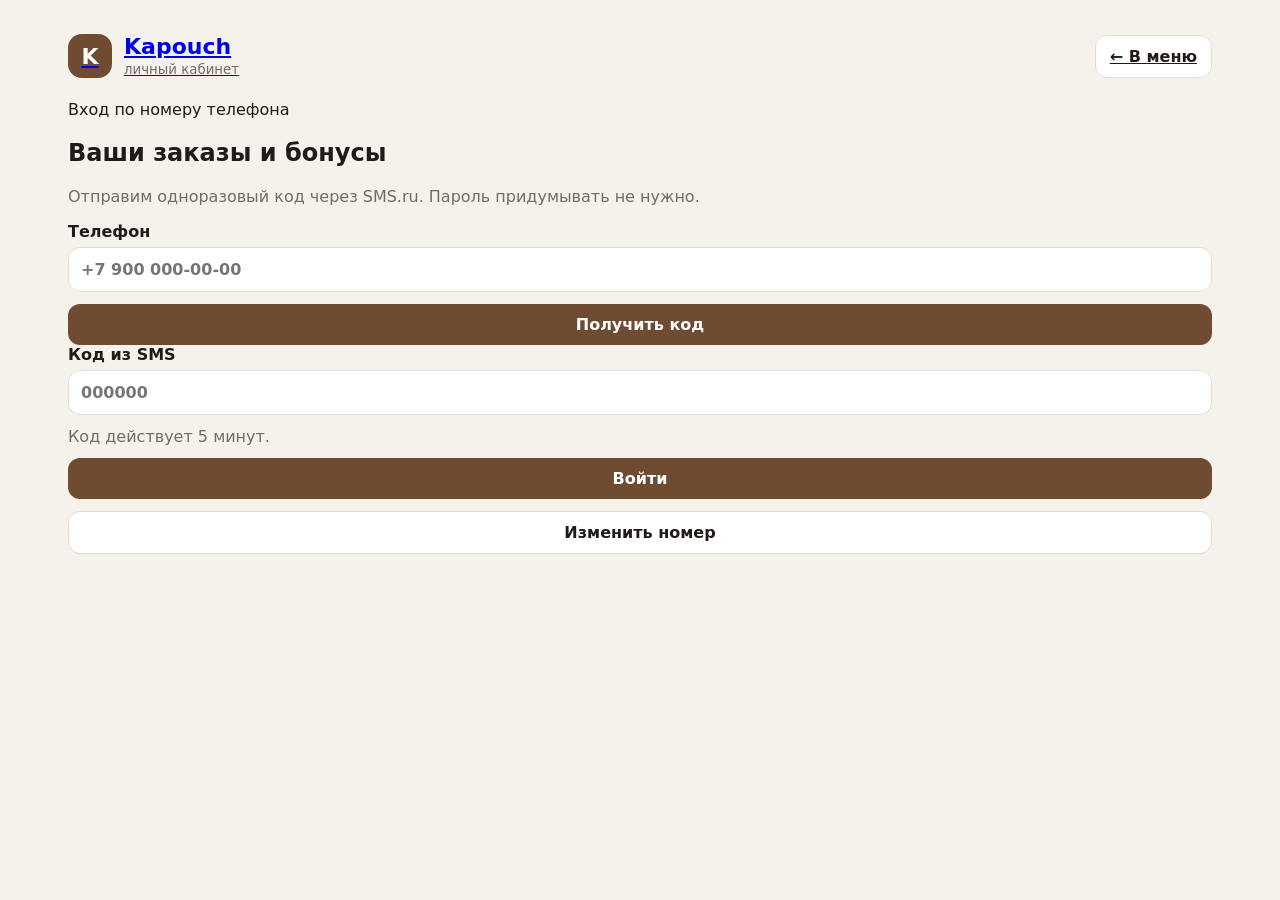
==== customer/account.html @ ff338792 "feat: add customer SMS login and account page" ====
<!doctype html>
<html lang="ru">
<head>
<meta charset="utf-8">
<meta name="viewport" content="width=device-width,initial-scale=1">
<meta name="theme-color" content="#6f4b32">
<title>Личный кабинет</title>
<link rel="stylesheet" href="assets/app.css?v=3">
</head>
<body>
<div class="wrap account-wrap">
<header class="top">
  <a class="brand brand-link" href="index.html"><div class="mark">K</div><div><h1>Kapouch</h1><small>личный кабинет</small></div></a>
  <a class="ghost account-link" href="index.html">← В меню</a>
</header>

<section class="account-card" id="loginCard">
  <div class="eyebrow-customer">Вход по номеру телефона</div>
  <h2>Ваши заказы и бонусы</h2>
  <p class="muted">Отправим одноразовый код через SMS.ru. Пароль придумывать не нужно.</p>
  <form class="form" id="phoneForm">
    <label>Телефон<input name="phone" id="authPhone" required inputmode="tel" autocomplete="tel" placeholder="+7 900 000-00-00"></label>
    <div class="error" id="phoneError"></div>
    <button class="primary" id="sendCodeButton">Получить код</button>
  </form>
  <form class="form auth-code-form" id="codeForm" hidden>
    <label>Код из SMS<input name="code" id="authCode" required inputmode="numeric" autocomplete="one-time-code" maxlength="6" pattern="[0-9]{6}" placeholder="000000"></label>
    <div class="muted" id="codeHint">Код действует 5 минут.</div>
    <div class="error" id="codeError"></div>
    <button class="primary" id="verifyCodeButton">Войти</button>
    <button class="ghost" type="button" id="changePhoneButton">Изменить номер</button>
  </form>
</section>

<section id="profileSection" hidden>
  <div class="account-grid">
    <article class="account-card loyalty-balance-card">
      <div class="eyebrow-customer">Бонусный баланс</div>
      <div class="big-balance" id="profileBalance">0 ₽</div>
      <div class="muted" id="profilePhone"></div>
      <button class="ghost" id="logoutButton" type="button">Выйти</button>
    </article>
    <article class="account-card">
      <div class="eyebrow-customer">Профиль</div>
      <h2 id="profileName">Гость</h2>
      <p class="muted">Заказы по этому подтверждённому номеру автоматически попадают в историю.</p>
    </article>
  </div>

  <section class="account-card section-customer">
    <div class="account-section-head"><div><div class="eyebrow-customer">История</div><h2>Мои заказы</h2></div><a class="primary account-link" href="index.html">Новый заказ</a></div>
    <div id="ordersList" class="account-list"><div class="empty">Загружаем заказы…</div></div>
  </section>

  <section class="account-card section-customer">
    <div class="eyebrow-customer">Лояльность</div>
    <h2>Начисления бонусов</h2>
    <div id="loyaltyList" class="account-list"><div class="empty">Пока нет операций.</div></div>
  </section>
</section>
</div>
<script src="config.js?v=3"></script>
<script src="assets/account.js?v=1"></script>
</body>
</html>
---- customer/assets/app.css ----
:root{--bg:#f5f1eb;--card:#fff;--text:#211a16;--muted:#756b63;--accent:#6f4b32;--accent2:#ead8c8;--line:#e4ddd6;--ok:#4d7c55;--warn:#b67b2d}*{box-sizing:border-box}body{margin:0;font-family:Inter,system-ui,-apple-system,BlinkMacSystemFont,"Segoe UI",sans-serif;background:var(--bg);color:var(--text)}button,input,textarea{font:inherit}.wrap{max-width:1180px;margin:0 auto;padding:18px}.top{display:flex;align-items:center;justify-content:space-between;gap:16px;padding:16px 0 22px}.brand{display:flex;align-items:center;gap:12px}.mark{width:44px;height:44px;border-radius:14px;background:var(--accent);color:#fff;display:grid;place-items:center;font-weight:900;font-size:22px}.brand h1{font-size:22px;margin:0}.brand small{color:var(--muted)}.cart-btn,.primary,.ghost{border:0;border-radius:12px;padding:11px 14px;font-weight:800;cursor:pointer}.cart-btn,.primary{background:var(--accent);color:#fff}.primary:disabled{opacity:.45;cursor:not-allowed}.ghost{background:#fff;border:1px solid var(--line);color:var(--text)}.hero{background:linear-gradient(135deg,#3d2c21,#7a563d);color:#fff;border-radius:24px;padding:28px;margin-bottom:22px}.hero h2{font-size:34px;line-height:1.05;margin:0 0 10px;max-width:640px}.hero p{margin:0;color:#efe3d8;max-width:650px}.hero-chip{display:inline-flex;background:rgba(255,255,255,.14);border:1px solid rgba(255,255,255,.2);padding:7px 10px;border-radius:999px;font-size:12px;font-weight:850;margin-bottom:14px}.hero-pickup{margin-top:16px;font-size:13px;color:#f3e9e0}.tabs{display:flex;gap:8px;overflow:auto;padding:2px 0 14px}.tab{white-space:nowrap;border:1px solid var(--line);background:#fff;padding:9px 12px;border-radius:999px;font-weight:750;cursor:pointer}.tab.active{background:var(--text);color:#fff;border-color:var(--text)}.catalog{display:grid;grid-template-columns:repeat(3,minmax(0,1fr));gap:14px}.product{background:var(--card);border:1px solid var(--line);border-radius:18px;padding:16px;display:flex;flex-direction:column;min-height:180px}.product-visual{font-size:38px;margin-bottom:14px}.product h3{margin:0 0 6px;font-size:18px}.category{font-size:12px;color:var(--muted)}.product-bottom{margin-top:auto;display:flex;align-items:center;justify-content:space-between;gap:12px}.price{font-weight:900;font-size:18px}.add{width:38px;height:38px;border-radius:12px;border:0;background:var(--accent2);font-size:22px;cursor:pointer}.drawer{position:fixed;inset:0;display:none;z-index:20}.drawer.open{display:block}.backdrop{position:absolute;inset:0;background:rgba(20,15,12,.36)}.panel{position:absolute;right:0;top:0;bottom:0;width:min(440px,100%);background:#fff;padding:20px;overflow:auto;box-shadow:-10px 0 40px rgba(0,0,0,.12)}.panel-head{display:flex;align-items:center;justify-content:space-between}.panel h2{margin:0}.close{border:0;background:transparent;font-size:28px;cursor:pointer}.cart-list{display:grid;gap:10px;margin:18px 0}.cart-row{border:1px solid var(--line);border-radius:14px;padding:12px;display:grid;grid-template-columns:1fr auto;gap:8px}.cart-row strong{display:block}.qty{display:flex;align-items:center;gap:8px}.qty button{width:30px;height:30px;border:1px solid var(--line);border-radius:9px;background:#fff}.summary{display:flex;justify-content:space-between;font-weight:900;font-size:20px;padding:14px 0;border-top:1px solid var(--line)}.form{display:grid;gap:12px}.form label{display:grid;gap:6px;font-weight:700}.form input,.form textarea{width:100%;border:1px solid var(--line);border-radius:12px;padding:12px;background:#fff}.form textarea{min-height:86px;resize:vertical}.notice{padding:12px;border-radius:12px;background:#fff5e6;color:#6e4a21;font-size:13px}.loyalty-hint,.loyalty-status{padding:11px 12px;border-radius:12px;background:#edf5ed;color:#31563a;font-size:13px}.loyalty-hint{margin-bottom:10px}.loyalty-status{margin-top:12px}.loyalty-status:empty{display:none}.status-card{display:none;background:#fff;border:1px solid var(--line);border-radius:20px;padding:18px;margin:22px 0}.status-card.show{display:block}.steps{display:grid;grid-template-columns:repeat(4,1fr);gap:8px;margin:16px 0}.step{padding:10px 8px;border-radius:12px;background:#eee7e1;text-align:center;font-size:12px;font-weight:800}.step.active{background:var(--accent);color:#fff}.step.done{background:#dceadd;color:#31563a}.muted{color:var(--muted)}.empty{text-align:center;color:var(--muted);padding:30px 10px}.error{background:#fdeaea;color:#8a2f2f;padding:11px;border-radius:12px;display:none}.error.show{display:block}@media(max-width:900px){.catalog{grid-template-columns:repeat(2,minmax(0,1fr))}.hero h2{font-size:29px}}@media(max-width:620px){.wrap{padding:12px}.catalog{grid-template-columns:1fr}.hero{padding:22px;border-radius:20px}.hero h2{font-size:26px}.brand small{display:none}.steps{grid-template-columns:1fr 1fr}.top{padding-top:8px}}
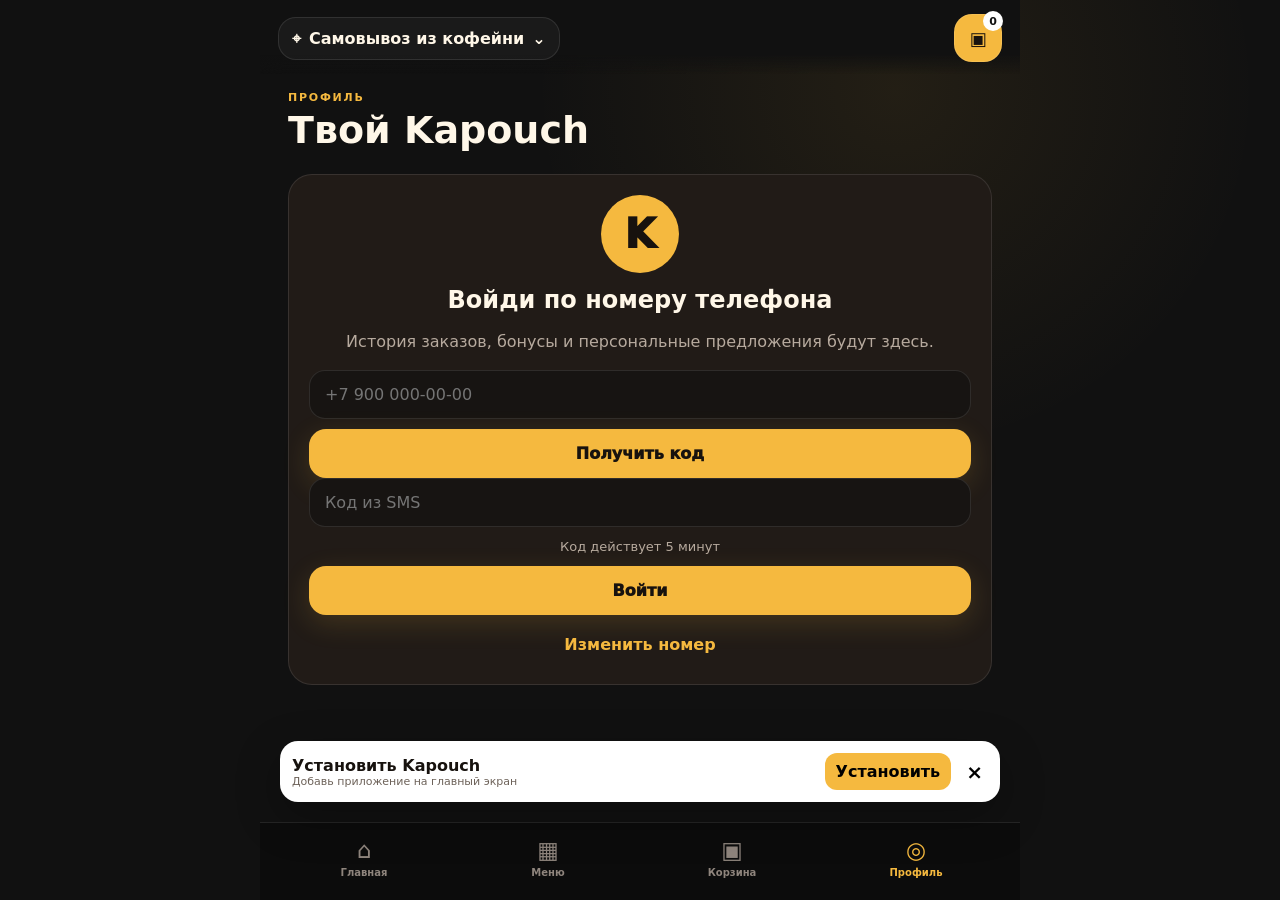
==== commit e64ced8b: "refactor: route legacy account page into PWA profile" ====
--- a/customer/account.html
+++ b/customer/account.html
@@ -1,65 +1 @@
-<!doctype html>
-<html lang="ru">
-<head>
-<meta charset="utf-8">
-<meta name="viewport" content="width=device-width,initial-scale=1">
-<meta name="theme-color" content="#6f4b32">
-<title>Личный кабинет</title>
-<link rel="stylesheet" href="assets/app.css?v=3">
-</head>
-<body>
-<div class="wrap account-wrap">
-<header class="top">
-  <a class="brand brand-link" href="index.html"><div class="mark">K</div><div><h1>Kapouch</h1><small>личный кабинет</small></div></a>
-  <a class="ghost account-link" href="index.html">← В меню</a>
-</header>
-
-<section class="account-card" id="loginCard">
-  <div class="eyebrow-customer">Вход по номеру телефона</div>
-  <h2>Ваши заказы и бонусы</h2>
-  <p class="muted">Отправим одноразовый код через SMS.ru. Пароль придумывать не нужно.</p>
-  <form class="form" id="phoneForm">
-    <label>Телефон<input name="phone" id="authPhone" required inputmode="tel" autocomplete="tel" placeholder="+7 900 000-00-00"></label>
-    <div class="error" id="phoneError"></div>
-    <button class="primary" id="sendCodeButton">Получить код</button>
-  </form>
-  <form class="form auth-code-form" id="codeForm" hidden>
-    <label>Код из SMS<input name="code" id="authCode" required inputmode="numeric" autocomplete="one-time-code" maxlength="6" pattern="[0-9]{6}" placeholder="000000"></label>
-    <div class="muted" id="codeHint">Код действует 5 минут.</div>
-    <div class="error" id="codeError"></div>
-    <button class="primary" id="verifyCodeButton">Войти</button>
-    <button class="ghost" type="button" id="changePhoneButton">Изменить номер</button>
-  </form>
-</section>
-
-<section id="profileSection" hidden>
-  <div class="account-grid">
-    <article class="account-card loyalty-balance-card">
-      <div class="eyebrow-customer">Бонусный баланс</div>
-      <div class="big-balance" id="profileBalance">0 ₽</div>
-      <div class="muted" id="profilePhone"></div>
-      <button class="ghost" id="logoutButton" type="button">Выйти</button>
-    </article>
-    <article class="account-card">
-      <div class="eyebrow-customer">Профиль</div>
-      <h2 id="profileName">Гость</h2>
-      <p class="muted">Заказы по этому подтверждённому номеру автоматически попадают в историю.</p>
-    </article>
-  </div>
-
-  <section class="account-card section-customer">
-    <div class="account-section-head"><div><div class="eyebrow-customer">История</div><h2>Мои заказы</h2></div><a class="primary account-link" href="index.html">Новый заказ</a></div>
-    <div id="ordersList" class="account-list"><div class="empty">Загружаем заказы…</div></div>
-  </section>
-
-  <section class="account-card section-customer">
-    <div class="eyebrow-customer">Лояльность</div>
-    <h2>Начисления бонусов</h2>
-    <div id="loyaltyList" class="account-list"><div class="empty">Пока нет операций.</div></div>
-  </section>
-</section>
-</div>
-<script src="config.js?v=3"></script>
-<script src="assets/account.js?v=1"></script>
-</body>
-</html>
+<!doctype html><html lang="ru"><head><meta charset="utf-8"><meta name="viewport" content="width=device-width,initial-scale=1"><meta http-equiv="refresh" content="0;url=index.html#profile"><title>Kapouch</title></head><body><script>location.replace('index.html#profile');</script></body></html>
